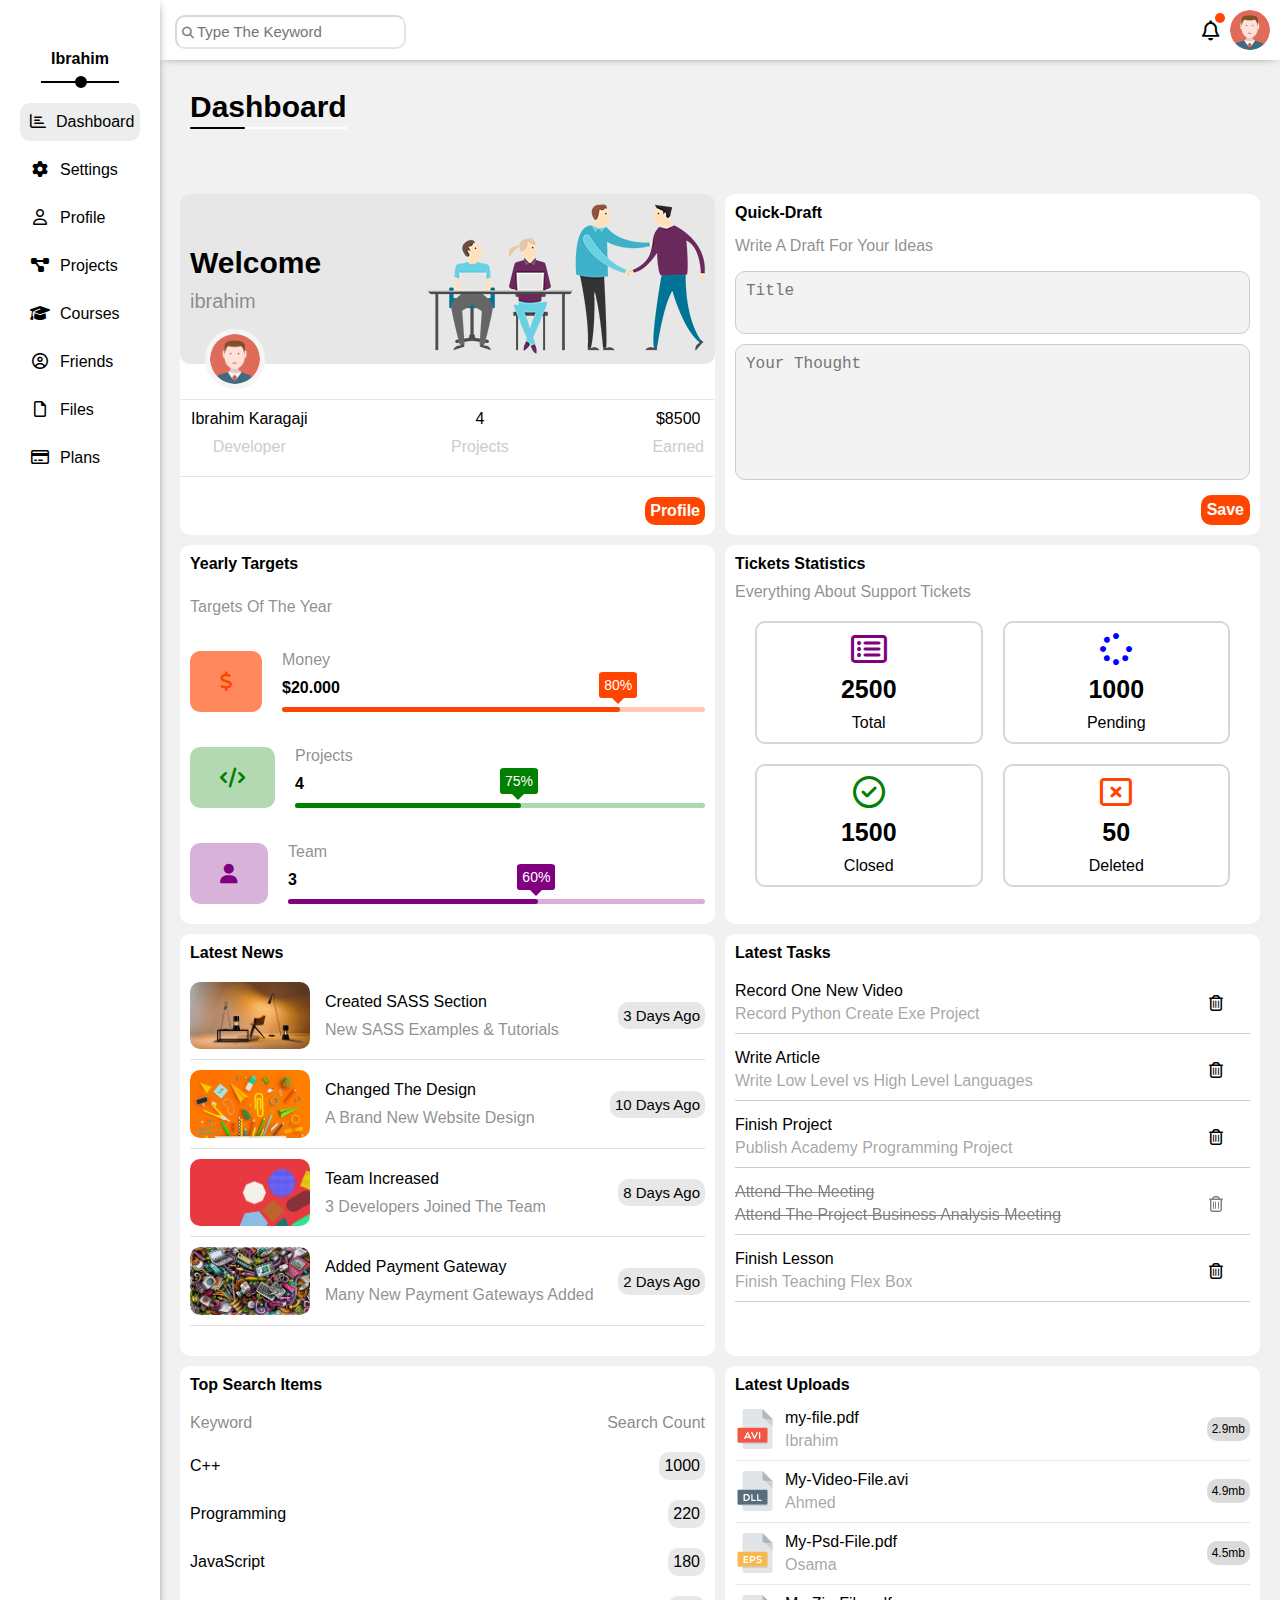
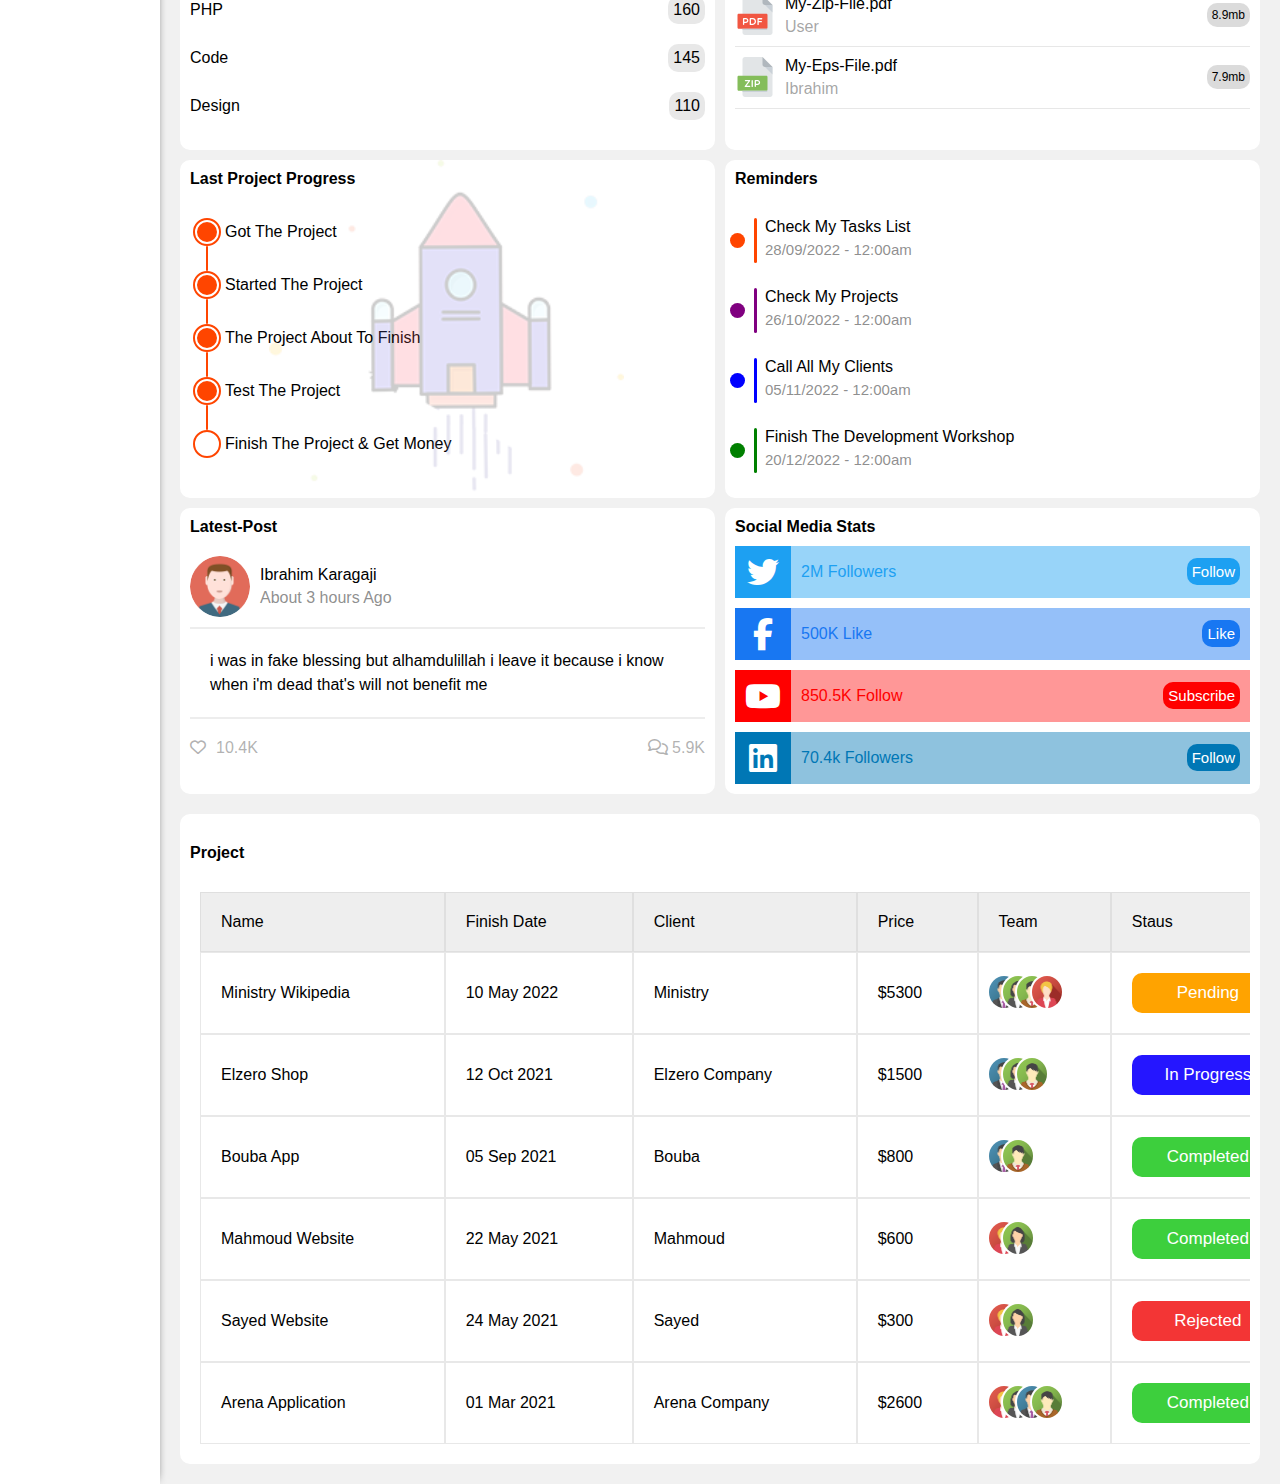
==== index.html @ cdde34f4 "finish page of Profile" ====
<!DOCTYPE html>
<html lang="en">
  <head>
    <meta charset="UTF-8" />
    <meta name="viewport" content="width=device-width, initial-scale=1.0" />
    <link rel="stylesheet" href="Css-Folder/all.min.css"/>
    <link rel="stylesheet" href="Css-Folder/Dashboard/main.css" />
    <title>Dashboard</title>
  </head>
  <body>
    <div class="sidebar">
      <h3>Ibrahim</h3>
      <a style="background-color: #cccccc59">
        <i class="fa-regular fa-chart-bar fa-fw"></i>
        <p>Dashboard</p>
      </a>
      <a href="Pages-folder/Settings-page.html">
        <i class="fa-solid fa-gear fa-fw"></i>
        <p>Settings</p>
      </a>
      <a href="Pages-folder/Profile-Page.html">
        <i class="fa-regular fa-user fa-fw"></i>
        <p>Profile</p>
      </a>
      <a>
        <i class="fa-solid fa-diagram-project fa-fw"></i>
        <p>Projects</p>
      </a>
      <a>
        <i class="fa-solid fa-graduation-cap fa-fw"></i>
        <p>Courses</p>
      </a>
      <a>
        <i class="fa-regular fa-circle-user fa-fw"></i>
        <p>Friends</p>
      </a>
      <a>
        <i class="fa-regular fa-file fa-fw"></i>
        <p>Files</p>
      </a>
      <a>
        <i class="fa-regular fa-credit-card fa-fw"></i>
        <p>Plans</p>
      </a>
    </div>
    <div class="header-and-content" style="overflow: hidden">
      <header>
        <div>
          <input placeholder="Type The Keyword" />
        </div>
        <div>
          <i class="fa-regular fa-bell fa-lg"></i>
          <img src="images-folder/avatar.png" />
        </div>
      </header>
      <h1>Dashboard</h1>
      <div class="content">
        <div class="welcome">
          <div class="intro">
            <div>
              <h2>Welcome</h2>
              <p>ibrahim</p>
              <img src="images-folder/avatar.png" />
            </div>
            <img src="images-folder/welcome.png" />
          </div>
          <div class="text">
            <div>
              <span>Ibrahim Karagaji</span>
              <p>Developer</p>
            </div>
            <div>
              <span>4</span>
              <p>Projects</p>
            </div>
            <div>
              <span>$8500</span>
              <p>Earned</p>
            </div>
          </div>
          <h3>Profile</h3>
        </div>
        <div class="Quick-Draft">
          <h2>Quick-Draft</h2>
          <p>Write A Draft For Your Ideas</p>
          <textarea
            class="input"
            type="email"
            maxlength="1000"
            placeholder="Title"
            rows="2"
          ></textarea>
          <textarea type="email" rows="6" placeholder="Your Thought"></textarea>
          <h3>Save</h3>
        </div>
        <div class="Yearly-Targets">
          <h2>Yearly Targets</h2>
          <p>Targets Of The Year</p>
          <div class="target-row Orange-row">
            <i class="fa-solid fa-dollar-sign fa-lg c-blue Orange-row"></i>
            <div class="text">
              <p>Money</p>
              <h3>$20.000</h3>
              <span></span>
            </div>
          </div>
          <div class="target-row green-target">
            <i class="fa-solid fa-code fa-lg c-orange"></i>
            <div class="text">
              <p>Projects</p>
              <h3>4</h3>
              <span></span>
            </div>
          </div>
          <div class="target-row purple-target">
            <i class="fa-solid fa-user fa-lg c-green"></i>
            <div class="text">
              <p>Team</p>
              <h3>3</h3>
              <span></span>
            </div>
          </div>
        </div>
        <div class="Tickets-Statistics">
          <h2>Tickets Statistics</h2>
          <p>Everything About Support Tickets</p>
          <div class="Tickets">
            <div>
              <i
                class="fa-regular fa-rectangle-list fa-2x mb-10 c-orange purple"
              ></i>
              <h2>2500</h2>
              <span>Total</span>
            </div>
            <div>
              <i class="fa-solid fa-spinner fa-2x mb-10 c- blue"></i>
              <h2>1000</h2>
              <span>Pending</span>
            </div>
            <div>
              <i class="fa-regular fa-circle-check fa-2x mb-10 c- green"></i>
              <h2>1500</h2>
              <span>Closed</span>
            </div>
            <div>
              <i
                class="fa-regular fa-rectangle-xmark fa-2x mb-10 c- orangered"
              ></i>
              <h2>50</h2>
              <span>Deleted</span>
            </div>
          </div>
        </div>
        <div class="Latest-News">
          <h2>Latest News</h2>
          <div class="News-info">
            <div class="info">
              <img src="images-folder/news-01.png" />
              <div class="text">
                <h3>Created SASS Section</h3>
                <p>New SASS Examples & Tutorials</p>
              </div>
              <span>3 Days Ago</span>
            </div>
            <div class="info">
              <img src="images-folder/news-02.png" />
              <div class="text">
                <h3>Changed The Design</h3>
                <p>A Brand New Website Design</p>
              </div>
              <span>10 Days Ago</span>
            </div>
            <div class="info">
              <img src="images-folder/news-03.png" />
              <div class="text">
                <h3>Team Increased</h3>
                <p>3 Developers Joined The Team</p>
              </div>
              <span>8 Days Ago</span>
            </div>
            <div class="info">
              <img src="images-folder/news-04.png" />
              <div class="text">
                <h3>Added Payment Gateway</h3>
                <p>Many New Payment Gateways Added</p>
              </div>
              <span>2 Days Ago</span>
            </div>
          </div>
        </div>
        <div class="Latest-Tasks">
          <h2>Latest Tasks</h2>
          <div class="tasks">
            <div class="task">
              <div>
                <h3>Record One New Video</h3>
                <p>Record Python Create Exe Project</p>
              </div>
              <i class="fa-regular fa-trash-can delete"></i>
            </div>
            <div class="task">
              <div>
                <h3>Write Article</h3>
                <p>Write Low Level vs High Level Languages</p>
              </div>
              <i class="fa-regular fa-trash-can delete"></i>
            </div>
            <div class="task">
              <div>
                <h3>Finish Project</h3>
                <p>Publish Academy Programming Project</p>
              </div>
              <i class="fa-regular fa-trash-can delete"></i>
            </div>
            <div class="task deleted">
              <div>
                <del>Attend The Meeting</del>
                <del>Attend The Project Business Analysis Meeting</del>
              </div>
              <i class="fa-regular fa-trash-can delete"></i>
            </div>
            <div class="task">
              <div>
                <h3>Finish Lesson</h3>
                <p>Finish Teaching Flex Box</p>
              </div>
              <i class="fa-regular fa-trash-can delete"></i>
            </div>
          </div>
        </div>
        <div class="Top-Search-Items">
          <h2>Top Search Items</h2>
          <div class="title">
            <p>Keyword</p>
            <p>Search Count</p>
          </div>
          <div>
            <p>C++</p>
            <span>1000</span>
          </div>
          <div>
            <p>Programming</p>
            <span>220</span>
          </div>
          <div>
            <p>JavaScript</p>
            <span>180</span>
          </div>
          <div>
            <p>PHP</p>
            <span>160</span>
          </div>
          <div>
            <p>Code</p>
            <span>145</span>
          </div>
          <div>
            <p>Design</p>
            <span>110</span>
          </div>
        </div>
        <div class="Latest-Uploads">
          <h2>Latest Uploads</h2>
          <div class="Uploads">
            <div class="Upload">
              <img src="images-folder/avi.svg" />
              <div>
                <h3>my-file.pdf</h3>
                <p>Ibrahim</p>
              </div>
              <span>2.9mb</span>
            </div>
            <div class="Upload">
              <img src="images-folder/dll.svg" />
              <div>
                <h3>My-Video-File.avi</h3>
                <p>Ahmed</p>
              </div>
              <span>4.9mb</span>
            </div>
            <div class="Upload">
              <img src="images-folder/eps.svg" />
              <div>
                <h3>My-Psd-File.pdf</h3>
                <p>Osama</p>
              </div>
              <span>4.5mb</span>
            </div>
            <div class="Upload">
              <img src="images-folder/pdf.svg" />
              <div>
                <h3>My-Zip-File.pdf</h3>
                <p>User</p>
              </div>
              <span>8.9mb</span>
            </div>
            <div class="Upload">
              <img src="images-folder/zip.svg" />
              <div>
                <h3>My-Eps-File.pdf</h3>
                <p>Ibrahim</p>
              </div>
              <span>7.9mb</span>
            </div>
          </div>
        </div>
        <div class="Last-Project-Progress">
          <h2>Last Project Progress</h2>
          <div>
            <p>Got The Project</p>
          </div>
          <div>
            <p>Started The Project</p>
          </div>
          <div>
            <p>The Project About To Finish</p>
          </div>
          <div class="active">
            <p>Test The Project</p>
          </div>
          <div class="spical">
            <p>Finish The Project & Get Money</p>
          </div>
          <img src="images-folder/project.png" />
        </div>
        <div class="Reminders">
          <h2>Reminders</h2>
          <div class="orangered">
            <h3>Check My Tasks List</h3>
            <p>28/09/2022 - 12:00am</p>
          </div>
          <div class="purple">
            <h3>Check My Projects</h3>
            <p>26/10/2022 - 12:00am</p>
          </div>
          <div class="blue">
            <h3>Call All My Clients</h3>
            <p>05/11/2022 - 12:00am</p>
          </div>
          <div class="green">
            <h3>Finish The Development Workshop</h3>
            <p>20/12/2022 - 12:00am</p>
          </div>
        </div>
        <div class="Latest-Post">
          <h2>Latest-Post</h2>
          <div>
            <img src="images-folder/avatar.png" />
            <div>
              <h3>Ibrahim Karagaji</h3>
              <p>About 3 hours Ago</p>
            </div>
          </div>
          <p>
            i was in fake blessing but alhamdulillah i leave it because i know
            when i'm dead that's will not benefit me
          </p>
          <div class="comments">
            <div>
              <i class="fa-regular fa-heart"></i>
              <span>10.4K</span>
            </div>
            <div>
              <i class="fa-regular fa-comments"></i>
              <span>5.9K</span>
            </div>
          </div>
        </div>
        <div class="Social-Media-Stats">
          <h2>Social Media Stats</h2>
          <div class="app">
            <div class="twitter">
              <i
                class="fa-brands fa-twitter fa-2x c-white h-full center-flex"
              ></i>
              <p>2M Followers</p>
              <span>Follow</span>
            </div>
            <div class="facebook">
              <i
                class="fa-brands fa-facebook-f fa-2x c-white h-full center-flex"
              ></i>
              <p>500K Like</p>
              <span>Like</span>
            </div>
            <div class="youtube">
              <i
                class="fa-brands fa-youtube fa-2x c-white h-full center-flex"
              ></i>
              <p>850.5K Follow</p>
              <span>Subscribe</span>
            </div>
            <div class="linkedin">
              <i
                class="fa-brands fa-linkedin fa-2x c-white h-full center-flex"
              ></i>
              <p>70.4k Followers</p>
              <span>Follow</span>
            </div>
          </div>
        </div>
      </div>
      <div class="project">
        <h2>Project</h2>
        <div class="table">
          <table>
            <thead>
              <tr>
                <td>Name</td>
                <td>Finish Date</td>
                <td>Client</td>
                <td>Price</td>
                <td>Team</td>
                <td>Staus</td>
              </tr>
            </thead>
            <tbody>
              <tr>
                <td>Ministry Wikipedia</td>
                <td>10 May 2022</td>
                <td>Ministry</td>
                <td>$5300</td>
                <td>
                  <img src="images-folder/team-01.png" />
                  <img src="images-folder/team-02.png" />
                  <img src="images-folder/team-03.png" />
                  <img src="images-folder/team-05.png" />
                </td>
                <td><p>Pending</p></td>
              </tr>
              <tr>
                <td>Elzero Shop</td>
                <td>12 Oct 2021</td>
                <td>Elzero Company</td>
                <td>$1500</td>
                <td>
                  <img src="images-folder/team-01.png" />
                  <img src="images-folder/team-02.png" />
                  <img src="images-folder/team-03.png" />
                </td>
                <td><p>In Progress</p></td>
              </tr>
              <tr>
                <td>Bouba App</td>
                <td>05 Sep 2021</td>
                <td>Bouba</td>
                <td>$800</td>
                <td>
                  <img src="images-folder/team-01.png" />
                  <img src="images-folder/team-03.png" />
                </td>
                <td><p>Completed</p></td>
              </tr>
              <tr>
                <td>Mahmoud Website</td>
                <td>22 May 2021</td>
                <td>Mahmoud</td>
                <td>$600</td>
                <td>
                  <img src="images-folder/team-05.png" />
                  <img src="images-folder/team-02.png" />
                </td>
                <td><p>Completed</p></td>
              </tr>
              <tr>
                <td>Sayed Website</td>
                <td>24 May 2021</td>
                <td>Sayed</td>
                <td>$300</td>
                <td>
                  <img src="images-folder/team-05.png" />
                  <img src="images-folder/team-02.png" />
                </td>
                <td><p>Rejected</p></td>
              </tr>
              <tr>
                <td>Arena Application</td>
                <td>01 Mar 2021</td>
                <td>Arena Company</td>
                <td>$2600</td>
                <td>
                  <img src="images-folder/team-05.png" />
                  <img src="images-folder/team-02.png" />
                  <img src="images-folder/team-01.png" />
                  <img src="images-folder/team-03.png" />
                </td>
                <td><p>Completed</p></td>
              </tr>
            </tbody>
          </table>
        </div>
      </div>
    </div>
  </body>
</html>
---- Css-Folder/Dashboard/main.css ----
@import url(../SideBar-and-header/header.css);
@import url(../SideBar-and-header/sidebar.css);
@import url(greeting/greeting-style.css);
@import url(greeting/greeting-style.css);
@import url(Last-Project-Progress/Last-Project-Progress-style.css);
@import url(Latest-News/Latest-News.css);
@import url(Latest-Post/Latest-Post-style.css);
@import url(Latest-Tasks/Latest-Tasks-style.css);
@import url(Latest-Uploads/Latest-Uploads-style.css);
@import url(project/project-style.css);
@import url(Quick-Draft/Quick-Draft.css);
@import url(Reminders/Reminders-style.css);
@import url(Social-Media-Stats/Social-Media-Stats-style.css);
@import url(Tickets-Statistics/Tickets-Statistics-style.css);
@import url(Top-Search-Items/Top-Search-Items-style.css);
@import url(Yearly-Targets/Yearly-Targets-style.css);

*{

    margin: 0px;
    padding: 0px;
    font-size: 16px;

}

body{

    font-family: "Open Sans", sans-serif;
    display: flex;
    margin: 0px;
    padding: 0px;
    
}

.header-and-content{

    background-color: #7777771a;
    width:100%;

}
    
.content{

    padding: 20px;
    display:grid;
    gap: 10px;
    grid-template-columns: 1fr 1fr;


}

@media(max-width:1000px){
.content{

    padding: 10px;
    display:grid;
    grid-template-columns: 1fr;

}
}

h1{
    
    font-size: 30px;
    margin: 30px 30px 50px;
    position: relative;
    width: fit-content;

}

h1::before{

    content: "";
    position: absolute;
    height: 2px;
    width: 35%;
    bottom: -5px;
    left: 0px;
    background-color: black;
    border-radius: 10px;

}

h1::after{

    content: "";
    position: absolute;
    height: 2px;
    width: 65%;
    bottom: -5px;
    right: 0px;
    background-color: white;
    border-radius: 10px;

}
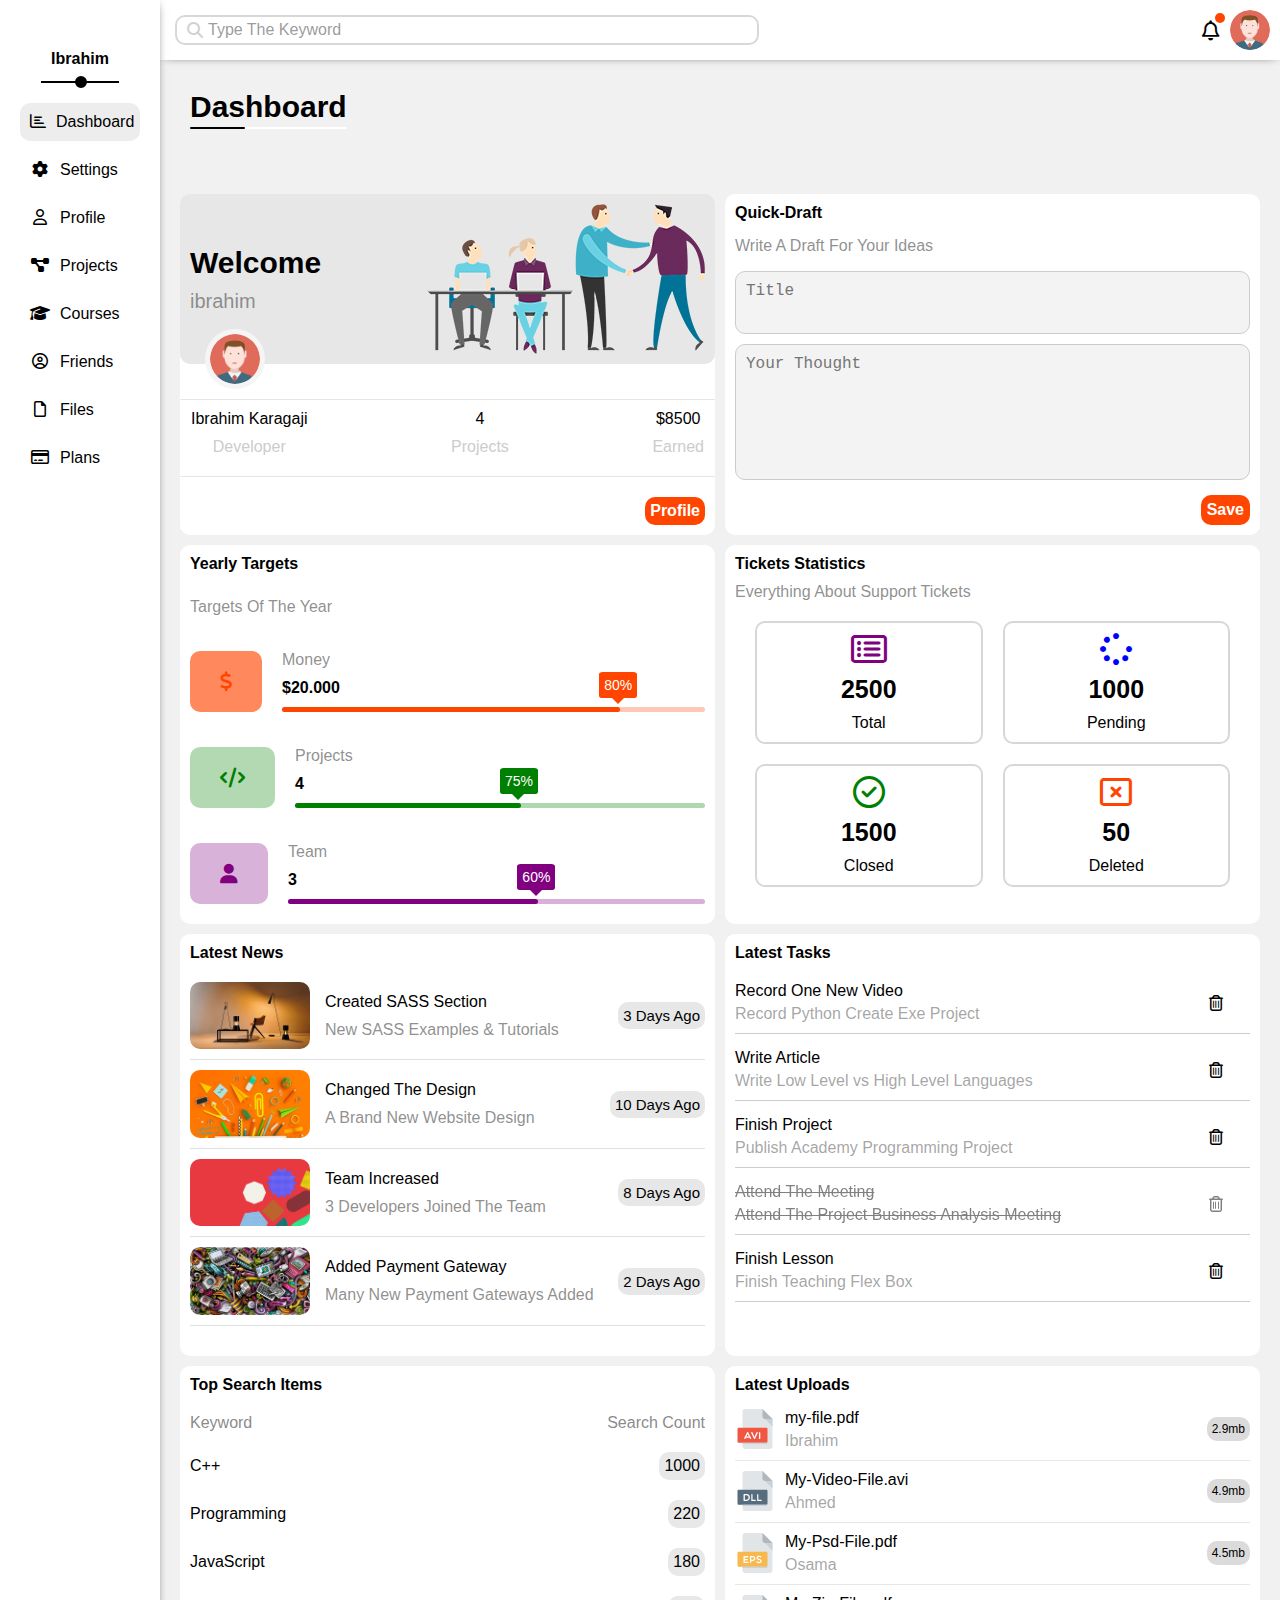
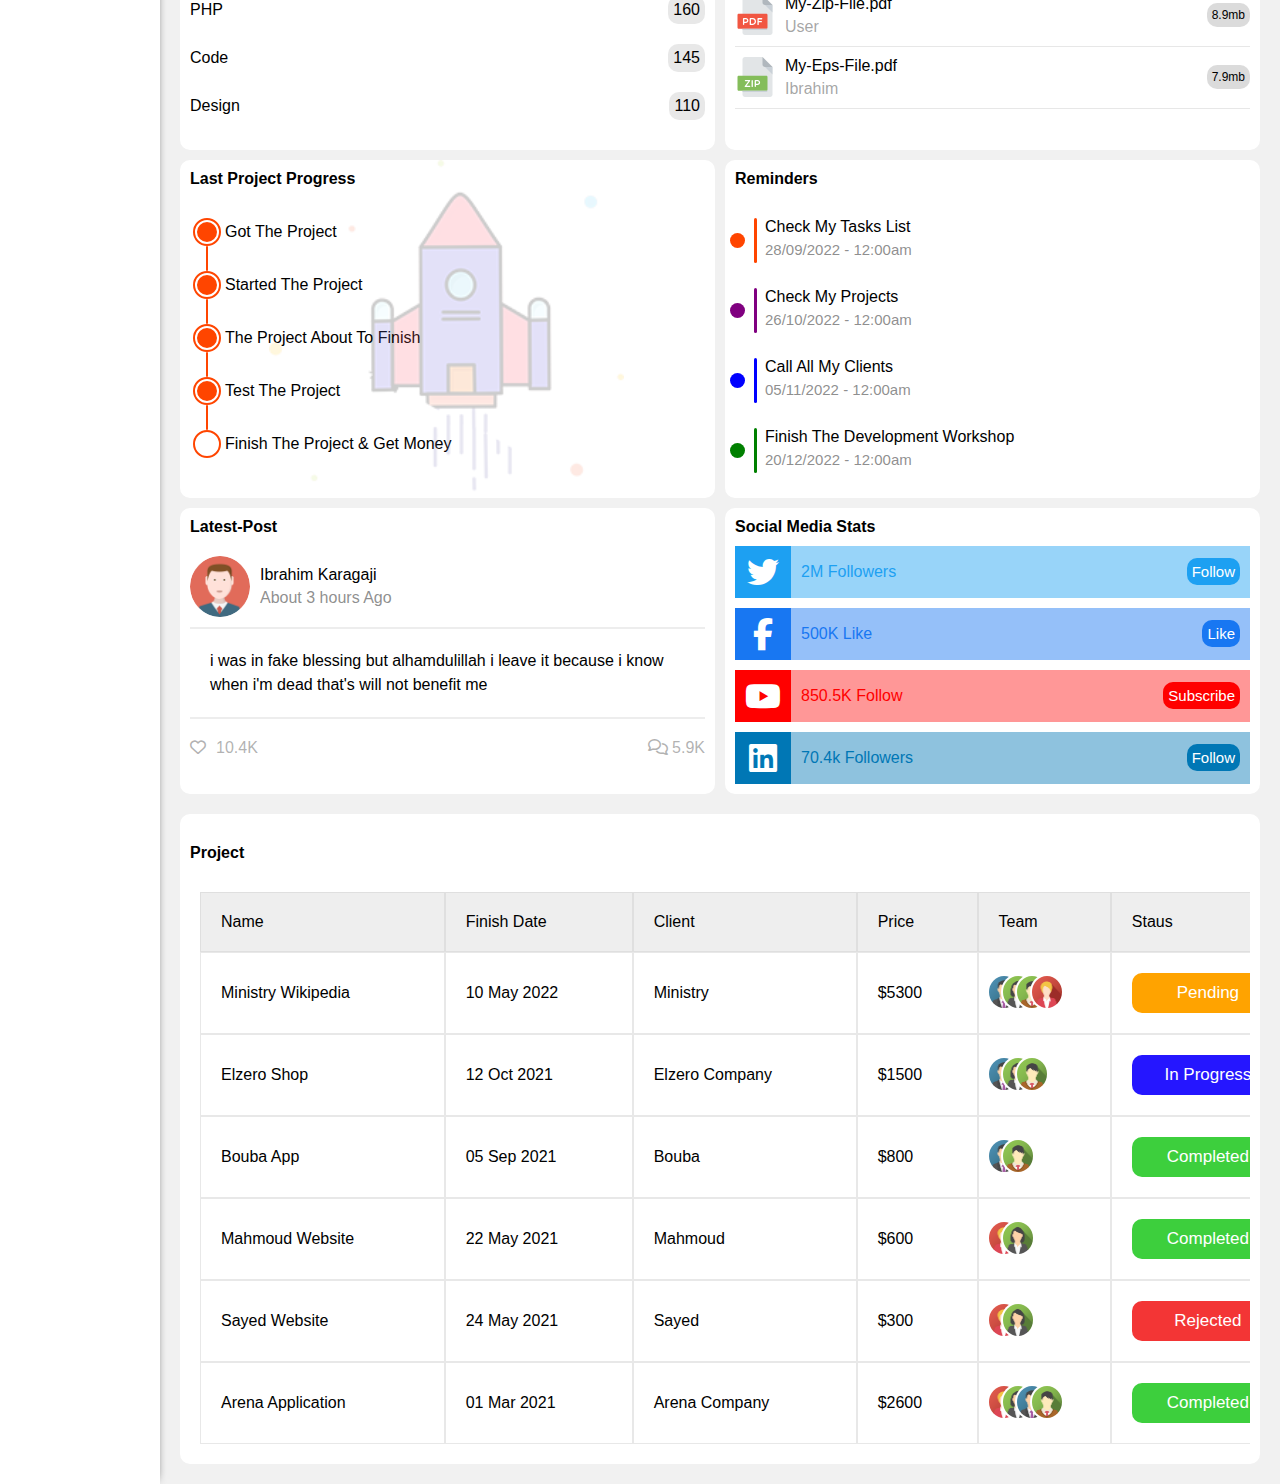
==== commit 83e68ff3: "update inputs's size of the header" ====
--- a/index.html
+++ b/index.html
@@ -22,23 +22,23 @@
         <i class="fa-regular fa-user fa-fw"></i>
         <p>Profile</p>
       </a>
-      <a>
+      <a href="Pages-folder/Projects-Page.html">
         <i class="fa-solid fa-diagram-project fa-fw"></i>
         <p>Projects</p>
       </a>
-      <a>
+      <a href="Pages-folder/Courses-Page.html">
         <i class="fa-solid fa-graduation-cap fa-fw"></i>
         <p>Courses</p>
       </a>
-      <a>
+      <a href="Pages-folder/Friends-page.html">
         <i class="fa-regular fa-circle-user fa-fw"></i>
         <p>Friends</p>
       </a>
-      <a>
+      <a href="Pages-folder/Files-Page.html">
         <i class="fa-regular fa-file fa-fw"></i>
         <p>Files</p>
       </a>
-      <a>
+      <a href="Pages-folder/Palns-Page.html">
         <i class="fa-regular fa-credit-card fa-fw"></i>
         <p>Plans</p>
       </a>
@@ -46,6 +46,7 @@
     <div class="header-and-content" style="overflow: hidden">
       <header>
         <div>
+          <i class="fa-solid fa-magnifying-glass"></i>
           <input placeholder="Type The Keyword" />
         </div>
         <div>
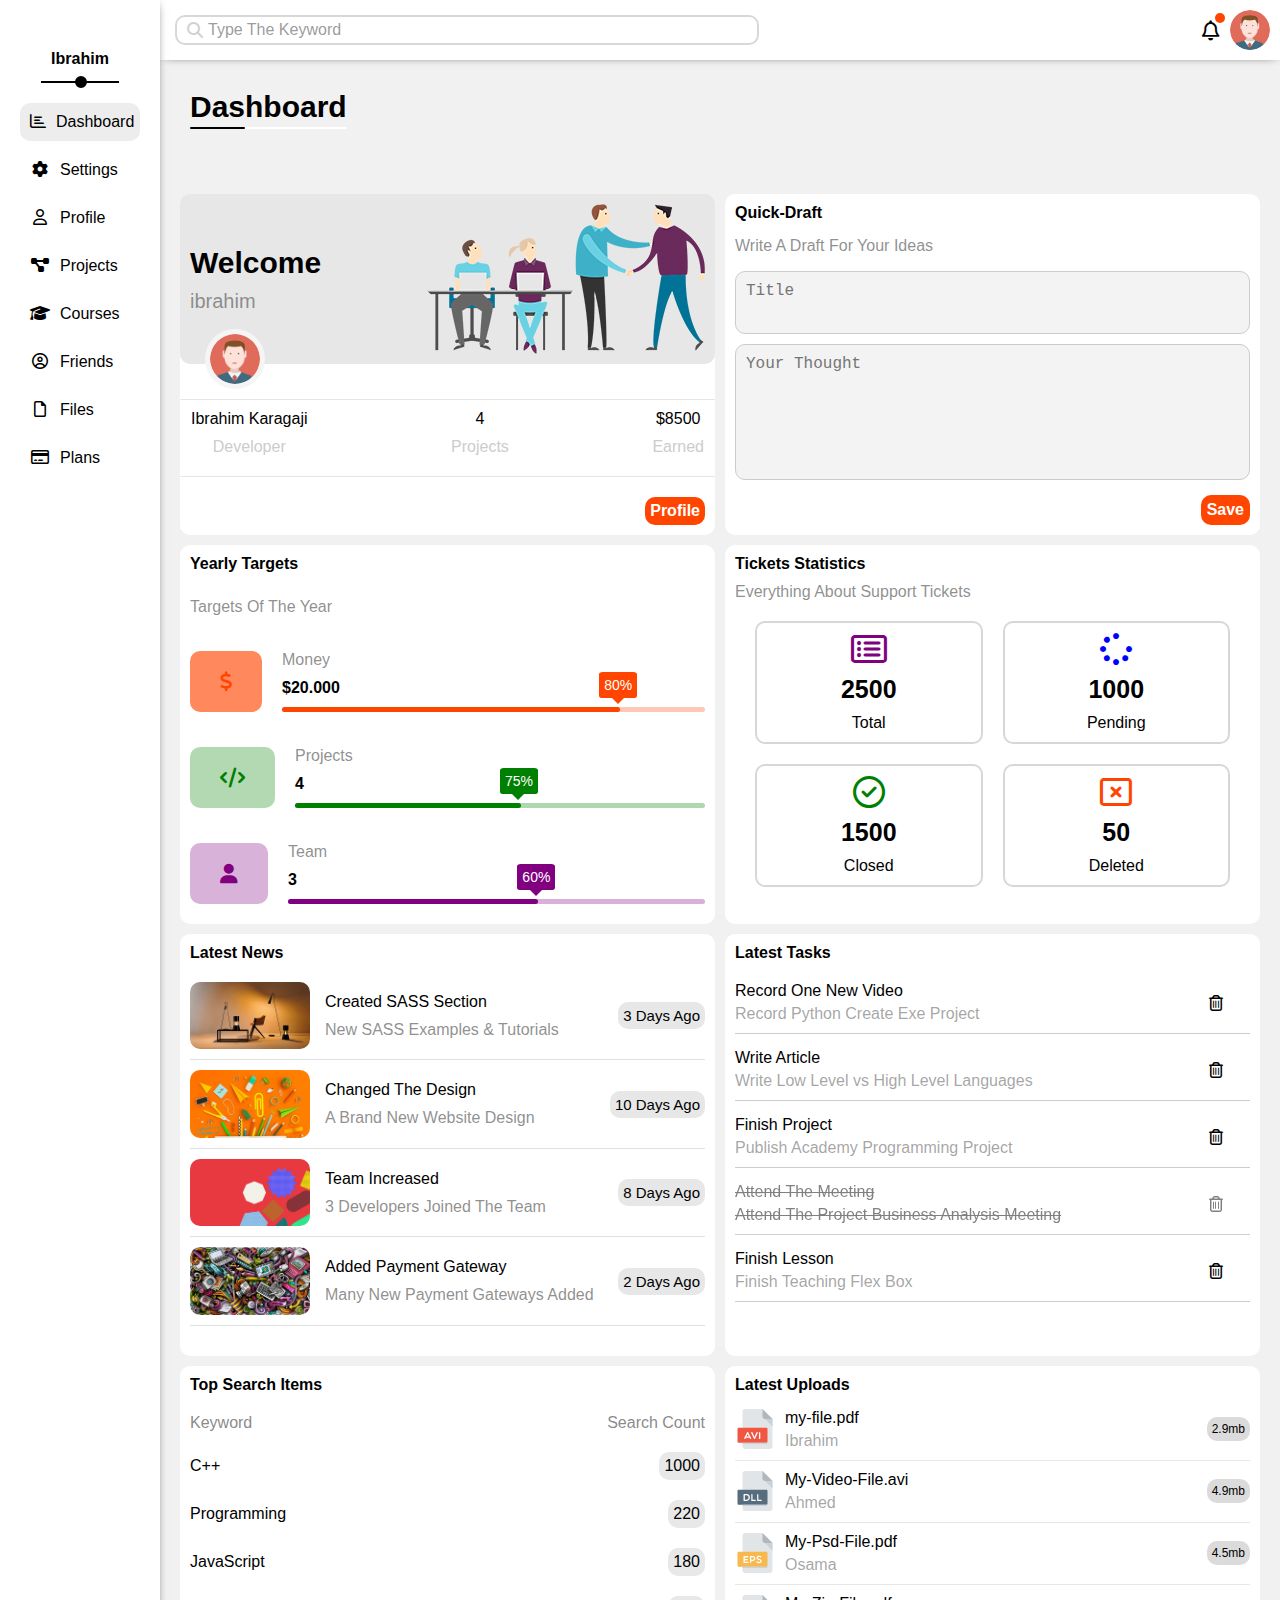
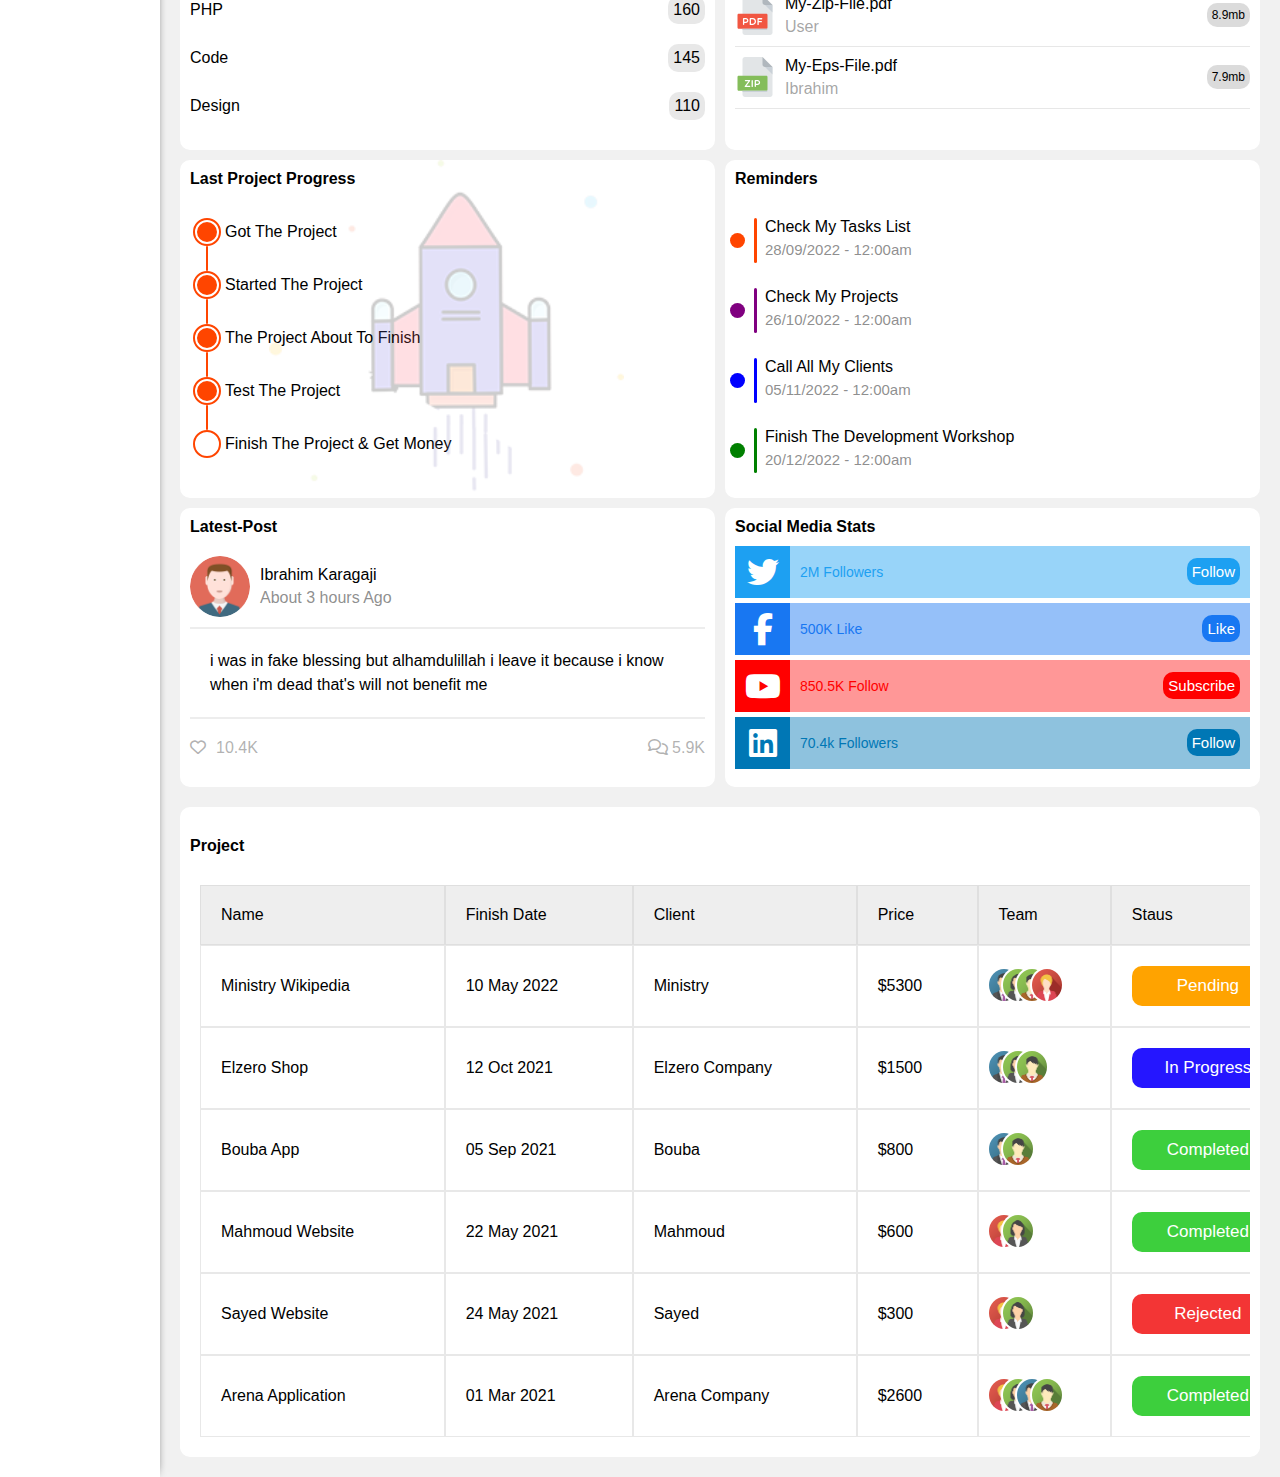
==== commit a8c76254: "finsh the 4th Project" ====
--- a/index.html
+++ b/index.html
@@ -3,7 +3,7 @@
   <head>
     <meta charset="UTF-8" />
     <meta name="viewport" content="width=device-width, initial-scale=1.0" />
-    <link rel="stylesheet" href="Css-Folder/all.min.css"/>
+    <link rel="stylesheet" href="Css-Folder/all.min.css" />
     <link rel="stylesheet" href="Css-Folder/Dashboard/main.css" />
     <title>Dashboard</title>
   </head>
